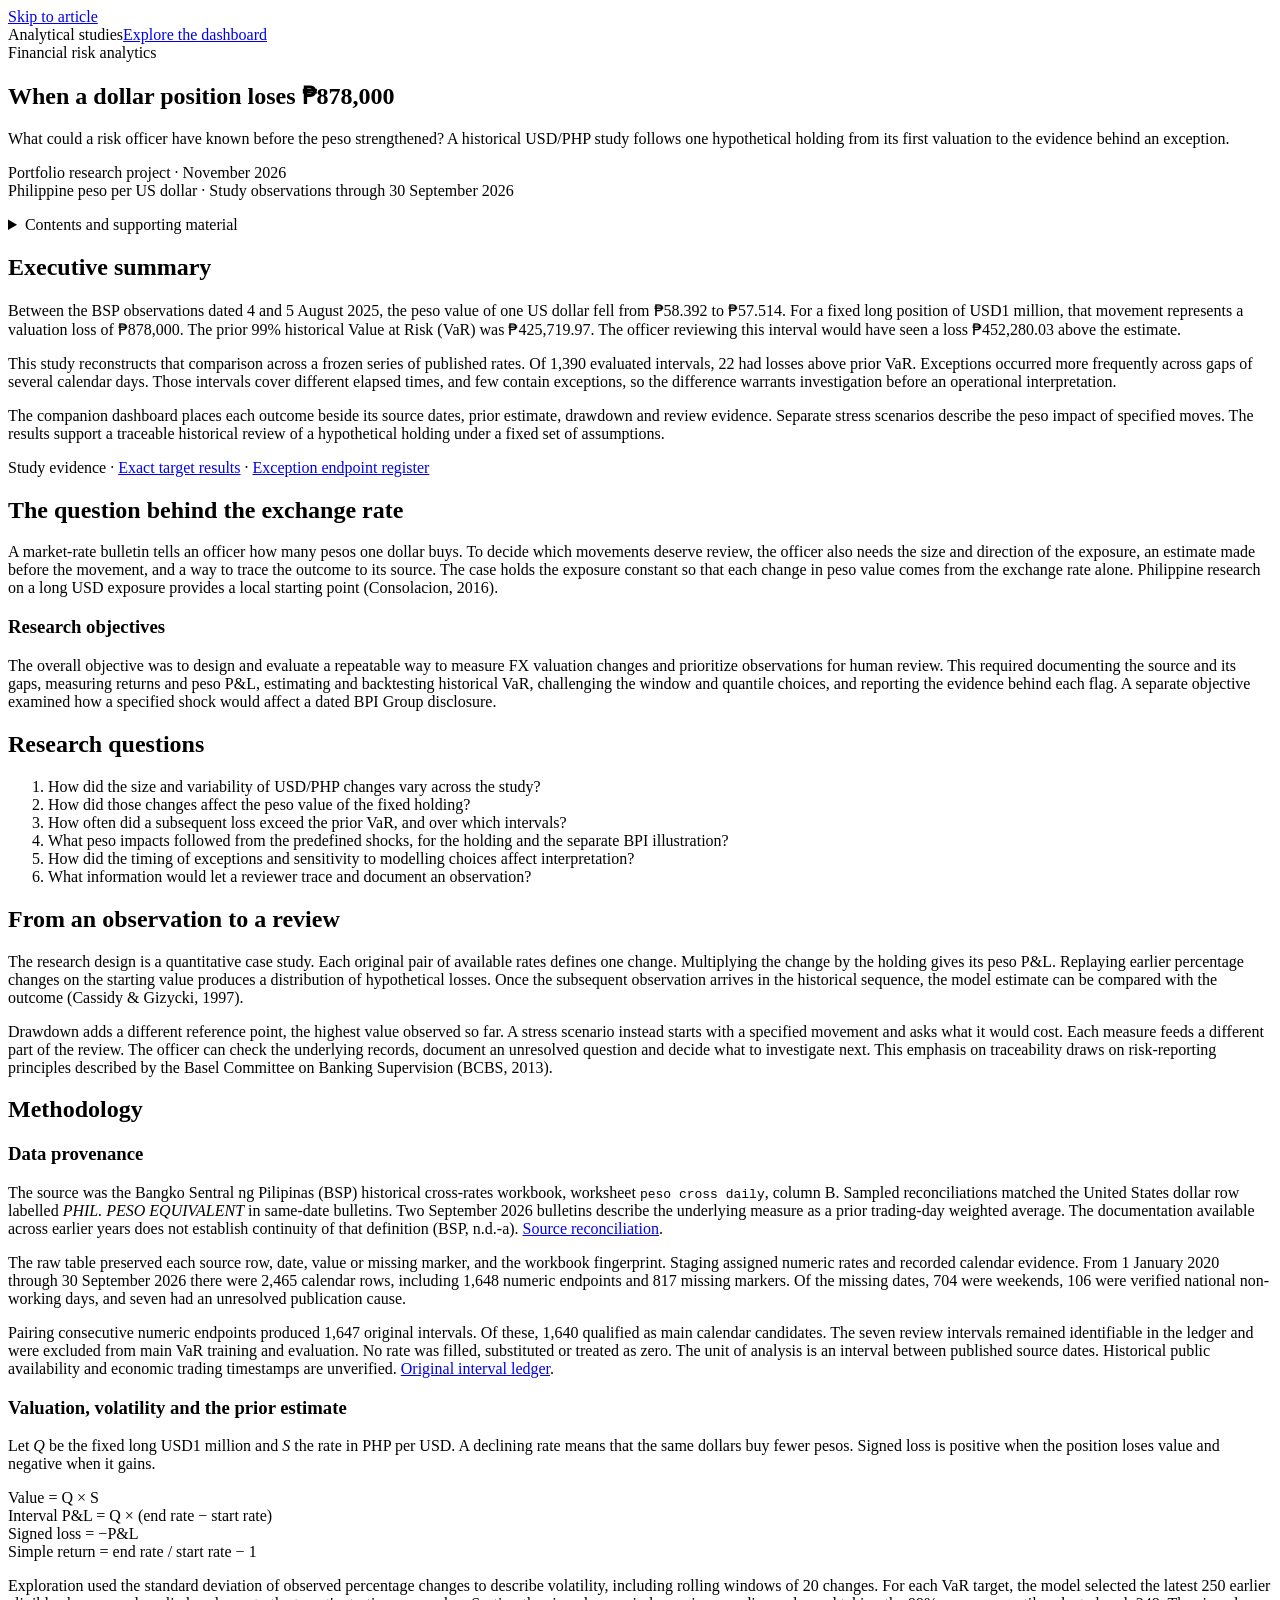
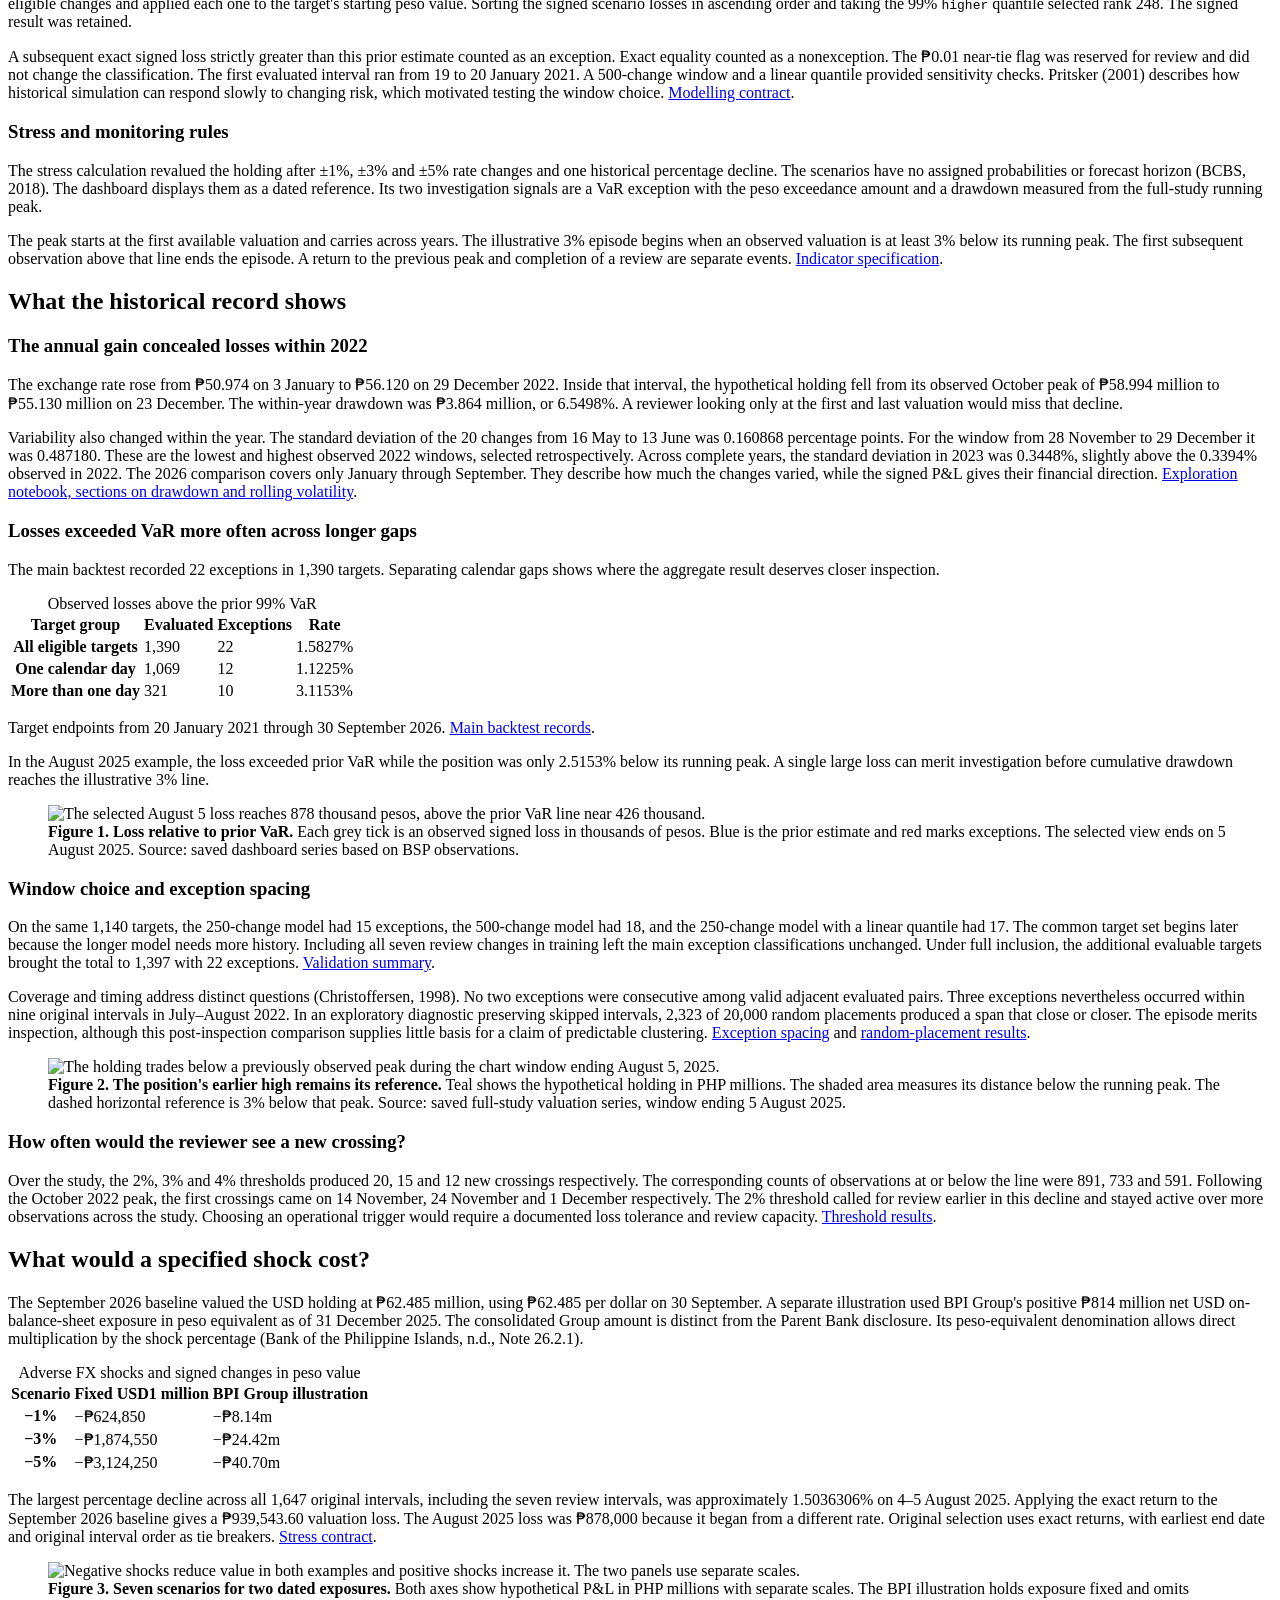
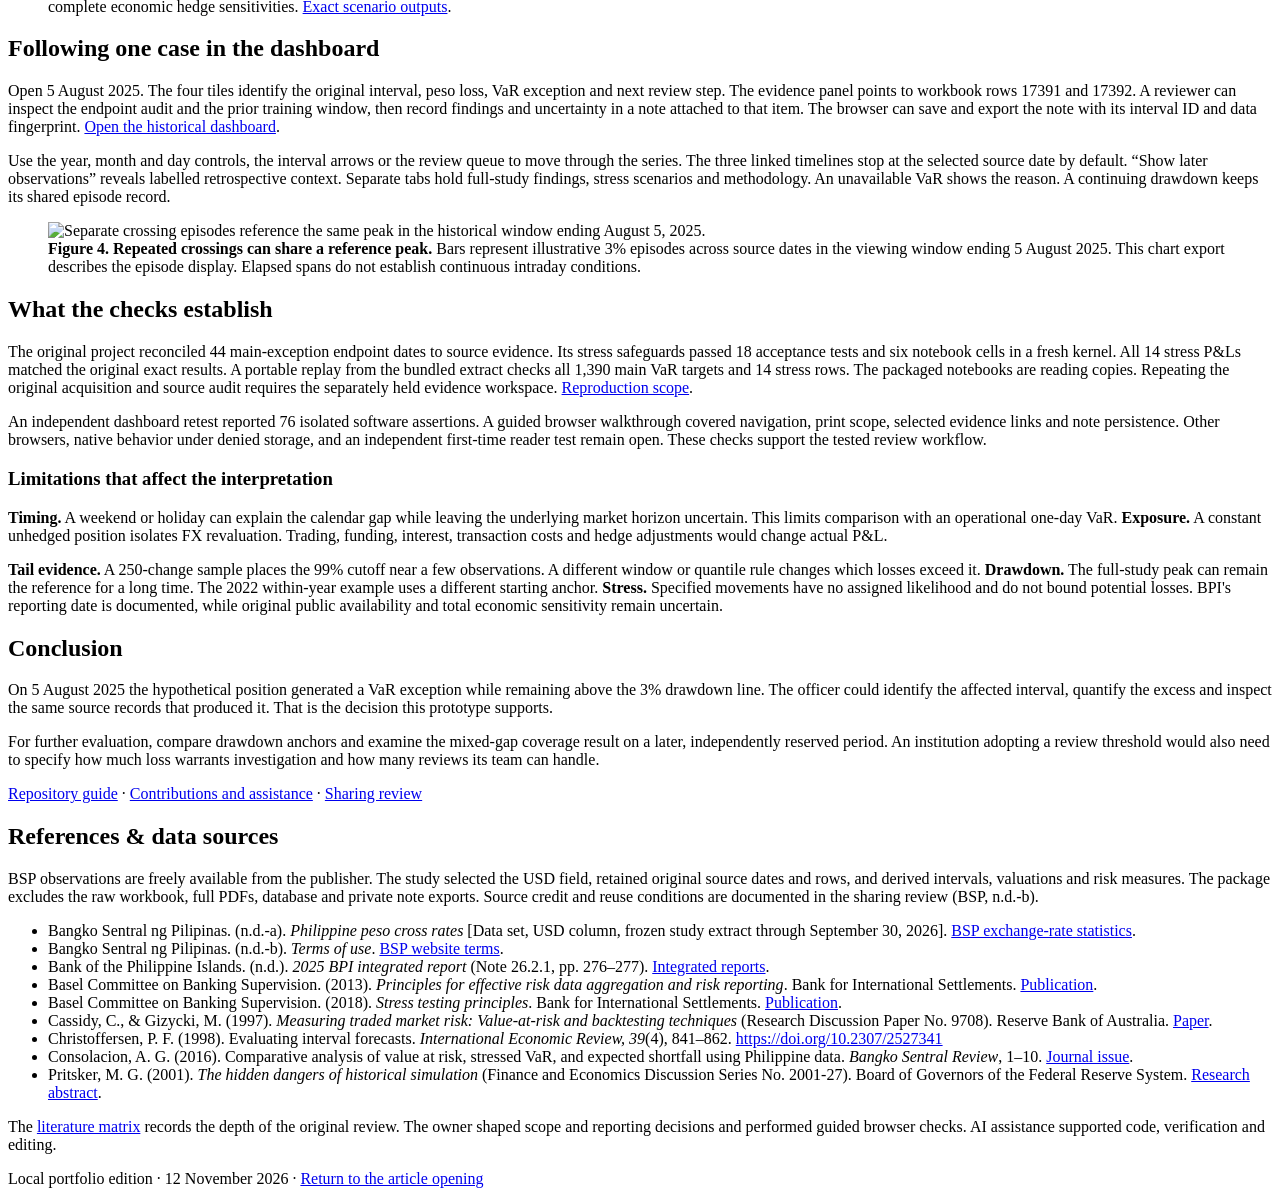
==== project-report.html @ 89897a95 "Add reviewed USD/PHP risk portfolio" ====
<!doctype html>
<html lang="en"><head>
<meta charset="utf-8"><meta name="viewport" content="width=device-width,initial-scale=1">
<meta name="description" content="Tracing a hypothetical peso loss from a published USD/PHP observation to a historical VaR exception and a documented review.">
<title>When a dollar position loses ₱878,000 | USD/PHP risk study</title>
<link rel="stylesheet" href="assets/editorial.css"></head>
<body><a class="skip" href="#overview">Skip to article</a>
<div class="mast"><span>Analytical studies</span><a href="reports/guided_historical_report_v1/index.html">Explore the dashboard</a></div>
<main><article>
<header id="overview">
<div class="category">Financial risk analytics</div>
<h1>When a dollar position loses ₱878,000</h1>
<p class="deck">What could a risk officer have known before the peso strengthened? A historical USD/PHP study follows one hypothetical holding from its first valuation to the evidence behind an exception.</p>
<p class="meta">Portfolio research project · November 2026<br>Philippine peso per US dollar · Study observations through 30 September 2026</p>
</header>
<details class="contents"><summary>Contents and supporting material</summary><nav aria-label="Article contents">
<a href="#summary">Summary</a><a href="#problem">Problem and objectives</a><a href="#questions">Questions</a><a href="#framework">Framework</a><a href="#method">Method</a><a href="#findings">Findings</a><a href="#stress">Stress scenarios</a><a href="#dashboard">Dashboard</a><a href="#validation">Limitations</a><a href="#handoff">Conclusions</a><a href="#sources">References</a><a href="README.md">Repository guide</a>
</nav></details>
<section id="summary"><h2>Executive summary</h2>
<p>Between the BSP observations dated 4 and 5 August 2025, the peso value of one US dollar fell from ₱58.392 to ₱57.514. For a fixed long position of USD1 million, that movement represents a valuation loss of ₱878,000. The prior 99% historical Value at Risk (VaR) was ₱425,719.97. The officer reviewing this interval would have seen a loss ₱452,280.03 above the estimate.</p>
<p>This study reconstructs that comparison across a frozen series of published rates. Of 1,390 evaluated intervals, 22 had losses above prior VaR. Exceptions occurred more frequently across gaps of several calendar days. Those intervals cover different elapsed times, and few contain exceptions, so the difference warrants investigation before an operational interpretation.</p>
<p>The companion dashboard places each outcome beside its source dates, prior estimate, drawdown and review evidence. Separate stress scenarios describe the peso impact of specified moves. The results support a traceable historical review of a hypothetical holding under a fixed set of assumptions.</p>
<p class="source">Study evidence · <a href="reports/var_validation_v1/results/main_250_higher_full.csv">Exact target results</a> · <a href="reports/source_audit_remaining_gap1_v1/all_main_exception_endpoint_register.csv">Exception endpoint register</a></p>
</section>
<section id="problem"><h2>The question behind the exchange rate</h2>
<p>A market-rate bulletin tells an officer how many pesos one dollar buys. To decide which movements deserve review, the officer also needs the size and direction of the exposure, an estimate made before the movement, and a way to trace the outcome to its source. The case holds the exposure constant so that each change in peso value comes from the exchange rate alone. Philippine research on a long USD exposure provides a local starting point (Consolacion, 2016).</p>
<h3>Research objectives</h3>
<p>The overall objective was to design and evaluate a repeatable way to measure FX valuation changes and prioritize observations for human review. This required documenting the source and its gaps, measuring returns and peso P&amp;L, estimating and backtesting historical VaR, challenging the window and quantile choices, and reporting the evidence behind each flag. A separate objective examined how a specified shock would affect a dated BPI Group disclosure.</p>
</section>
<section id="questions"><h2>Research questions</h2>
<ol><li>How did the size and variability of USD/PHP changes vary across the study?</li><li>How did those changes affect the peso value of the fixed holding?</li><li>How often did a subsequent loss exceed the prior VaR, and over which intervals?</li><li>What peso impacts followed from the predefined shocks, for the holding and the separate BPI illustration?</li><li>How did the timing of exceptions and sensitivity to modelling choices affect interpretation?</li><li>What information would let a reviewer trace and document an observation?</li></ol>
</section>
<section id="framework"><h2>From an observation to a review</h2>
<p>The research design is a quantitative case study. Each original pair of available rates defines one change. Multiplying the change by the holding gives its peso P&amp;L. Replaying earlier percentage changes on the starting value produces a distribution of hypothetical losses. Once the subsequent observation arrives in the historical sequence, the model estimate can be compared with the outcome (Cassidy &amp; Gizycki, 1997).</p>
<p>Drawdown adds a different reference point, the highest value observed so far. A stress scenario instead starts with a specified movement and asks what it would cost. Each measure feeds a different part of the review. The officer can check the underlying records, document an unresolved question and decide what to investigate next. This emphasis on traceability draws on risk-reporting principles described by the Basel Committee on Banking Supervision (BCBS, 2013).</p></section>
<section id="method"><h2>Methodology</h2>
<h3 id="data">Data provenance</h3>
<p>The source was the Bangko Sentral ng Pilipinas (BSP) historical cross-rates workbook, worksheet <code>peso cross daily</code>, column B. Sampled reconciliations matched the United States dollar row labelled <i>PHIL. PESO EQUIVALENT</i> in same-date bulletins. Two September 2026 bulletins describe the underlying measure as a prior trading-day weighted average. The documentation available across earlier years does not establish continuity of that definition (BSP, n.d.-a). <a href="SOURCE_VERIFICATION.md">Source reconciliation</a>.</p>
<p>The raw table preserved each source row, date, value or missing marker, and the workbook fingerprint. Staging assigned numeric rates and recorded calendar evidence. From 1 January 2020 through 30 September 2026 there were 2,465 calendar rows, including 1,648 numeric endpoints and 817 missing markers. Of the missing dates, 704 were weekends, 106 were verified national non-working days, and seven had an unresolved publication cause.</p>
<p>Pairing consecutive numeric endpoints produced 1,647 original intervals. Of these, 1,640 qualified as main calendar candidates. The seven review intervals remained identifiable in the ledger and were excluded from main VaR training and evaluation. No rate was filled, substituted or treated as zero. The unit of analysis is an interval between published source dates. Historical public availability and economic trading timestamps are unverified. <a href="data/processed/bsp_usd_php_interval_ledger_v1.csv">Original interval ledger</a>.</p>
<h3>Valuation, volatility and the prior estimate</h3>
<p>Let <i>Q</i> be the fixed long USD1 million and <i>S</i> the rate in PHP per USD. A declining rate means that the same dollars buy fewer pesos. Signed loss is positive when the position loses value and negative when it gains.</p>
<div class="formula">Value = Q × S<br>Interval P&amp;L = Q × (end rate − start rate)<br>Signed loss = −P&amp;L<br>Simple return = end rate / start rate − 1</div>
<p>Exploration used the standard deviation of observed percentage changes to describe volatility, including rolling windows of 20 changes. For each VaR target, the model selected the latest 250 earlier eligible changes and applied each one to the target's starting peso value. Sorting the signed scenario losses in ascending order and taking the 99% <code>higher</code> quantile selected rank 248. The signed result was retained.</p>
<p>A subsequent exact signed loss strictly greater than this prior estimate counted as an exception. Exact equality counted as a nonexception. The ₱0.01 near-tie flag was reserved for review and did not change the classification. The first evaluated interval ran from 19 to 20 January 2021. A 500-change window and a linear quantile provided sensitivity checks. Pritsker (2001) describes how historical simulation can respond slowly to changing risk, which motivated testing the window choice. <a href="MODELLING_CONTRACT.md">Modelling contract</a>.</p>
<h3>Stress and monitoring rules</h3>
<p>The stress calculation revalued the holding after ±1%, ±3% and ±5% rate changes and one historical percentage decline. The scenarios have no assigned probabilities or forecast horizon (BCBS, 2018). The dashboard displays them as a dated reference. Its two investigation signals are a VaR exception with the peso exceedance amount and a drawdown measured from the full-study running peak.</p>
<p>The peak starts at the first available valuation and carries across years. The illustrative 3% episode begins when an observed valuation is at least 3% below its running peak. The first subsequent observation above that line ends the episode. A return to the previous peak and completion of a review are separate events. <a href="INDICATOR_ACTION_SPECIFICATION.md">Indicator specification</a>.</p>
</section>
<section id="findings"><h2>What the historical record shows</h2>
<h3>The annual gain concealed losses within 2022</h3>
<p>The exchange rate rose from ₱50.974 on 3 January to ₱56.120 on 29 December 2022. Inside that interval, the hypothetical holding fell from its observed October peak of ₱58.994 million to ₱55.130 million on 23 December. The within-year drawdown was ₱3.864 million, or 6.5498%. A reviewer looking only at the first and last valuation would miss that decline.</p>
<p>Variability also changed within the year. The standard deviation of the 20 changes from 16 May to 13 June was 0.160868 percentage points. For the window from 28 November to 29 December it was 0.487180. These are the lowest and highest observed 2022 windows, selected retrospectively. Across complete years, the standard deviation in 2023 was 0.3448%, slightly above the 0.3394% observed in 2022. The 2026 comparison covers only January through September. They describe how much the changes varied, while the signed P&amp;L gives their financial direction. <a href="research_source/notebooks/01_fx_exploration.ipynb">Exploration notebook, sections on drawdown and rolling volatility</a>.</p>
<h3>Losses exceeded VaR more often across longer gaps</h3>
<p>The main backtest recorded 22 exceptions in 1,390 targets. Separating calendar gaps shows where the aggregate result deserves closer inspection.</p>
<div class="wide table-wrap" tabindex="0" aria-label="Coverage table"><table><caption>Observed losses above the prior 99% VaR</caption><thead><tr><th scope="col">Target group</th><th scope="col" class="num">Evaluated</th><th scope="col" class="num">Exceptions</th><th scope="col" class="num">Rate</th></tr></thead><tbody><tr><th scope="row">All eligible targets</th><td class="num">1,390</td><td class="num">22</td><td class="num">1.5827%</td></tr><tr><th scope="row">One calendar day</th><td class="num">1,069</td><td class="num">12</td><td class="num">1.1225%</td></tr><tr><th scope="row">More than one day</th><td class="num">321</td><td class="num">10</td><td class="num">3.1153%</td></tr></tbody></table></div>
<p class="source">Target endpoints from 20 January 2021 through 30 September 2026. <a href="reports/var_validation_v1/results/main_250_higher_full.csv">Main backtest records</a>.</p>
<p>In the August 2025 example, the loss exceeded prior VaR while the position was only 2.5153% below its running peak. A single large loss can merit investigation before cumulative drawdown reaches the illustrative 3% line.</p>
<figure><img src="assets/loss-timeline.png" alt="The selected August 5 loss reaches 878 thousand pesos, above the prior VaR line near 426 thousand."><figcaption><strong>Figure 1. Loss relative to prior VaR.</strong> Each grey tick is an observed signed loss in thousands of pesos. Blue is the prior estimate and red marks exceptions. The selected view ends on 5 August 2025. Source: saved dashboard series based on BSP observations.</figcaption></figure>
<h3>Window choice and exception spacing</h3>
<p>On the same 1,140 targets, the 250-change model had 15 exceptions, the 500-change model had 18, and the 250-change model with a linear quantile had 17. The common target set begins later because the longer model needs more history. Including all seven review changes in training left the main exception classifications unchanged. Under full inclusion, the additional evaluable targets brought the total to 1,397 with 22 exceptions. <a href="reports/var_validation_v1/VALIDATION_SUMMARY.md">Validation summary</a>.</p>
<p>Coverage and timing address distinct questions (Christoffersen, 1998). No two exceptions were consecutive among valid adjacent evaluated pairs. Three exceptions nevertheless occurred within nine original intervals in July–August 2022. In an exploratory diagnostic preserving skipped intervals, 2,323 of 20,000 random placements produced a span that close or closer. The episode merits inspection, although this post-inspection comparison supplies little basis for a claim of predictable clustering. <a href="reports/var_validation_v1/diagnostics/exception_spacing.csv">Exception spacing</a> and <a href="reports/var_validation_v1/diagnostics/diagnostic_summary.csv">random-placement results</a>.</p>
<figure><img src="assets/value-timeline.png" loading="lazy" alt="The holding trades below a previously observed peak during the chart window ending August 5, 2025."><figcaption><strong>Figure 2. The position's earlier high remains its reference.</strong> Teal shows the hypothetical holding in PHP millions. The shaded area measures its distance below the running peak. The dashed horizontal reference is 3% below that peak. Source: saved full-study valuation series, window ending 5 August 2025.</figcaption></figure>
<h3>How often would the reviewer see a new crossing?</h3>
<p>Over the study, the 2%, 3% and 4% thresholds produced 20, 15 and 12 new crossings respectively. The corresponding counts of observations at or below the line were 891, 733 and 591. Following the October 2022 peak, the first crossings came on 14 November, 24 November and 1 December respectively. The 2% threshold called for review earlier in this decline and stayed active over more observations across the study. Choosing an operational trigger would require a documented loss tolerance and review capacity. <a href="reports/drawdown_threshold_assessment_v1/threshold_summary.csv">Threshold results</a>.</p></section>
<section id="stress"><h2>What would a specified shock cost?</h2>
<p>The September 2026 baseline valued the USD holding at ₱62.485 million, using ₱62.485 per dollar on 30 September. A separate illustration used BPI Group's positive ₱814 million net USD on-balance-sheet exposure in peso equivalent as of 31 December 2025. The consolidated Group amount is distinct from the Parent Bank disclosure. Its peso-equivalent denomination allows direct multiplication by the shock percentage (Bank of the Philippine Islands, n.d., Note 26.2.1).</p>
<div class="wide table-wrap" tabindex="0" aria-label="Stress results table"><table><caption>Adverse FX shocks and signed changes in peso value</caption><thead><tr><th>Scenario</th><th class="num">Fixed USD1 million</th><th class="num">BPI Group illustration</th></tr></thead><tbody><tr><th>−1%</th><td class="num">−₱624,850</td><td class="num">−₱8.14m</td></tr><tr><th>−3%</th><td class="num">−₱1,874,550</td><td class="num">−₱24.42m</td></tr><tr><th>−5%</th><td class="num">−₱3,124,250</td><td class="num">−₱40.70m</td></tr></tbody></table></div>
<p>The largest percentage decline across all 1,647 original intervals, including the seven review intervals, was approximately 1.5036306% on 4–5 August 2025. Applying the exact return to the September 2026 baseline gives a ₱939,543.60 valuation loss. The August 2025 loss was ₱878,000 because it began from a different rate. Original selection uses exact returns, with earliest end date and original interval order as tie breakers. <a href="STRESS_TESTING_CONTRACT.md">Stress contract</a>.</p>
<figure><img src="reports/guided_historical_report_v1/stress_comparison.png" loading="lazy" alt="Negative shocks reduce value in both examples and positive shocks increase it. The two panels use separate scales."><figcaption><strong>Figure 3. Seven scenarios for two dated exposures.</strong> Both axes show hypothetical P&amp;L in PHP millions with separate scales. The BPI illustration holds exposure fixed and omits complete economic hedge sensitivities. <a href="reports/stress_testing_v1/scenario_results.csv">Exact scenario outputs</a>.</figcaption></figure></section>
<section id="dashboard"><h2>Following one case in the dashboard</h2>
<p>Open 5 August 2025. The four tiles identify the original interval, peso loss, VaR exception and next review step. The evidence panel points to workbook rows 17391 and 17392. A reviewer can inspect the endpoint audit and the prior training window, then record findings and uncertainty in a note attached to that item. The browser can save and export the note with its interval ID and data fingerprint. <a href="reports/guided_historical_report_v1/index.html">Open the historical dashboard</a>.</p>
<p>Use the year, month and day controls, the interval arrows or the review queue to move through the series. The three linked timelines stop at the selected source date by default. “Show later observations” reveals labelled retrospective context. Separate tabs hold full-study findings, stress scenarios and methodology. An unavailable VaR shows the reason. A continuing drawdown keeps its shared episode record.</p>
<figure><img src="assets/episode-timeline.png" loading="lazy" alt="Separate crossing episodes reference the same peak in the historical window ending August 5, 2025."><figcaption><strong>Figure 4. Repeated crossings can share a reference peak.</strong> Bars represent illustrative 3% episodes across source dates in the viewing window ending 5 August 2025. This chart export describes the episode display. Elapsed spans do not establish continuous intraday conditions.</figcaption></figure></section>
<section id="validation"><h2>What the checks establish</h2>
<p>The original project reconciled 44 main-exception endpoint dates to source evidence. Its stress safeguards passed 18 acceptance tests and six notebook cells in a fresh kernel. All 14 stress P&amp;Ls matched the original exact results. A portable replay from the bundled extract checks all 1,390 main VaR targets and 14 stress rows. The packaged notebooks are reading copies. Repeating the original acquisition and source audit requires the separately held evidence workspace. <a href="docs/REPRODUCIBILITY.md">Reproduction scope</a>.</p>
<p>An independent dashboard retest reported 76 isolated software assertions. A guided browser walkthrough covered navigation, print scope, selected evidence links and note persistence. Other browsers, native behavior under denied storage, and an independent first-time reader test remain open. These checks support the tested review workflow.</p>
<h3>Limitations that affect the interpretation</h3>
<p><strong>Timing.</strong> A weekend or holiday can explain the calendar gap while leaving the underlying market horizon uncertain. This limits comparison with an operational one-day VaR. <strong>Exposure.</strong> A constant unhedged position isolates FX revaluation. Trading, funding, interest, transaction costs and hedge adjustments would change actual P&amp;L.</p>
<p><strong>Tail evidence.</strong> A 250-change sample places the 99% cutoff near a few observations. A different window or quantile rule changes which losses exceed it. <strong>Drawdown.</strong> The full-study peak can remain the reference for a long time. The 2022 within-year example uses a different starting anchor. <strong>Stress.</strong> Specified movements have no assigned likelihood and do not bound potential losses. BPI's reporting date is documented, while original public availability and total economic sensitivity remain uncertain.</p></section>
<section id="handoff"><h2>Conclusion</h2>
<p>On 5 August 2025 the hypothetical position generated a VaR exception while remaining above the 3% drawdown line. The officer could identify the affected interval, quantify the excess and inspect the same source records that produced it. That is the decision this prototype supports.</p>
<p>For further evaluation, compare drawdown anchors and examine the mixed-gap coverage result on a later, independently reserved period. An institution adopting a review threshold would also need to specify how much loss warrants investigation and how many reviews its team can handle.</p>
<p class="source"><a href="README.md">Repository guide</a> · <a href="docs/CONTRIBUTIONS.md">Contributions and assistance</a> · <a href="docs/DATA_AND_SHARING.md">Sharing review</a></p></section>
<section id="sources"><h2>References &amp; data sources</h2>
<p class="source">BSP observations are freely available from the publisher. The study selected the USD field, retained original source dates and rows, and derived intervals, valuations and risk measures. The package excludes the raw workbook, full PDFs, database and private note exports. Source credit and reuse conditions are documented in the sharing review (BSP, n.d.-b).</p>
<ul class="references">
<li>Bangko Sentral ng Pilipinas. (n.d.-a). <i>Philippine peso cross rates</i> [Data set, USD column, frozen study extract through September 30, 2026]. <a href="https://www.bsp.gov.ph/SitePages/Statistics/exchangerate.aspx">BSP exchange-rate statistics</a>.</li>
<li>Bangko Sentral ng Pilipinas. (n.d.-b). <i>Terms of use</i>. <a href="https://www.bsp.gov.ph/Pages/AboutTheBank/Terms-of-Use.aspx">BSP website terms</a>.</li>
<li>Bank of the Philippine Islands. (n.d.). <i>2025 BPI integrated report</i> (Note 26.2.1, pp. 276–277). <a href="https://www.bpi.com.ph/about-bpi/investor-relations/integrated-reports">Integrated reports</a>.</li>
<li>Basel Committee on Banking Supervision. (2013). <i>Principles for effective risk data aggregation and risk reporting</i>. Bank for International Settlements. <a href="https://www.bis.org/publications/201301-guidelines-principles-effective-risk-data-aggregation-and-risk-reporting">Publication</a>.</li>
<li>Basel Committee on Banking Supervision. (2018). <i>Stress testing principles</i>. Bank for International Settlements. <a href="https://www.bis.org/publications/201810-guidelines-stress-testing-principles">Publication</a>.</li>
<li>Cassidy, C., &amp; Gizycki, M. (1997). <i>Measuring traded market risk: Value-at-risk and backtesting techniques</i> (Research Discussion Paper No. 9708). Reserve Bank of Australia. <a href="https://www.rba.gov.au/publications/rdp/1997/9708/">Paper</a>.</li>
<li>Christoffersen, P. F. (1998). Evaluating interval forecasts. <i>International Economic Review, 39</i>(4), 841–862. <a href="https://doi.org/10.2307/2527341">https://doi.org/10.2307/2527341</a></li>
<li>Consolacion, A. G. (2016). Comparative analysis of value at risk, stressed VaR, and expected shortfall using Philippine data. <i>Bangko Sentral Review</i>, 1–10. <a href="https://www.bsp.gov.ph/Media_And_Research/Publications/BS2016.pdf#page=5">Journal issue</a>.</li>
<li>Pritsker, M. G. (2001). <i>The hidden dangers of historical simulation</i> (Finance and Economics Discussion Series No. 2001-27). Board of Governors of the Federal Reserve System. <a href="https://www.federalreserve.gov/pubs/feds/2001/200127/200127abs.html">Research abstract</a>.</li>
</ul><p class="source">The <a href="RRL_MATRIX.md">literature matrix</a> records the depth of the original review. The owner shaped scope and reporting decisions and performed guided browser checks. AI assistance supported code, verification and editing.</p></section>
<footer>Local portfolio edition · 12 November 2026 · <a href="#overview">Return to the article opening</a></footer>
</article></main></body></html>
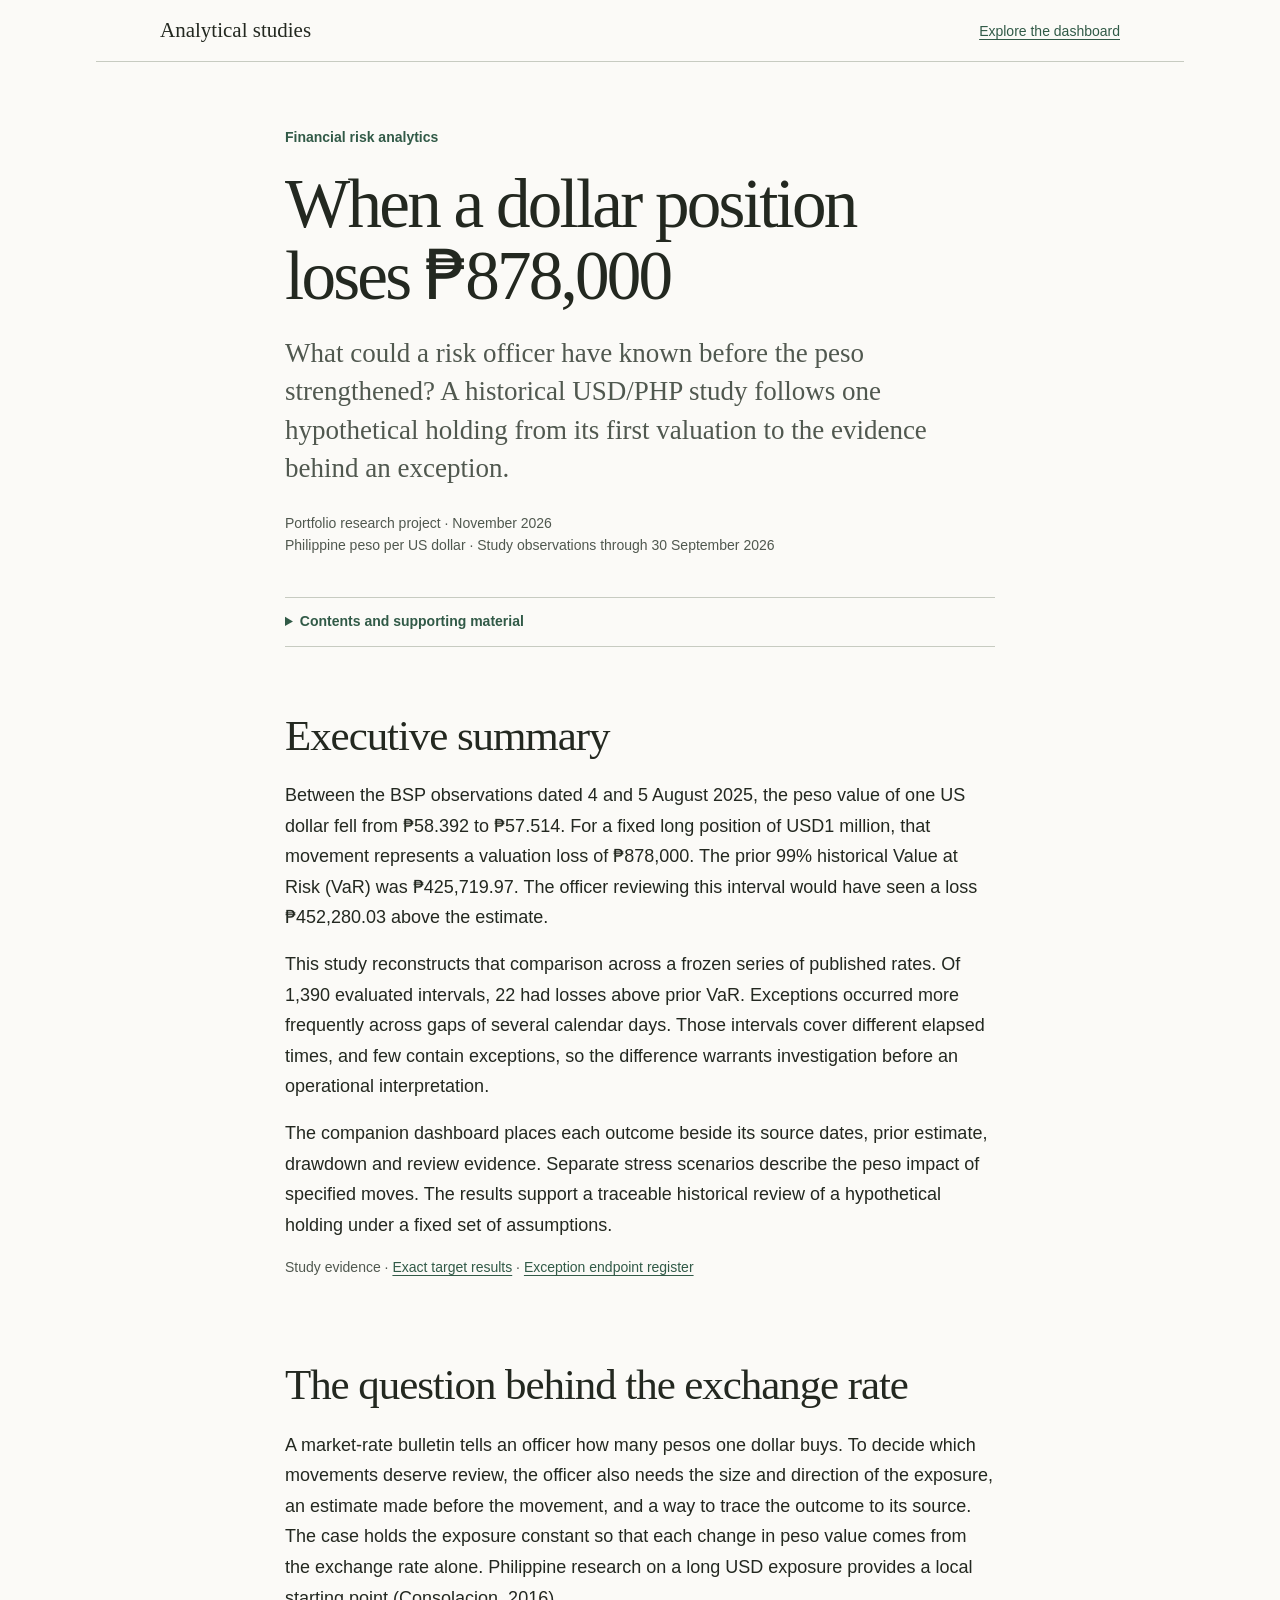
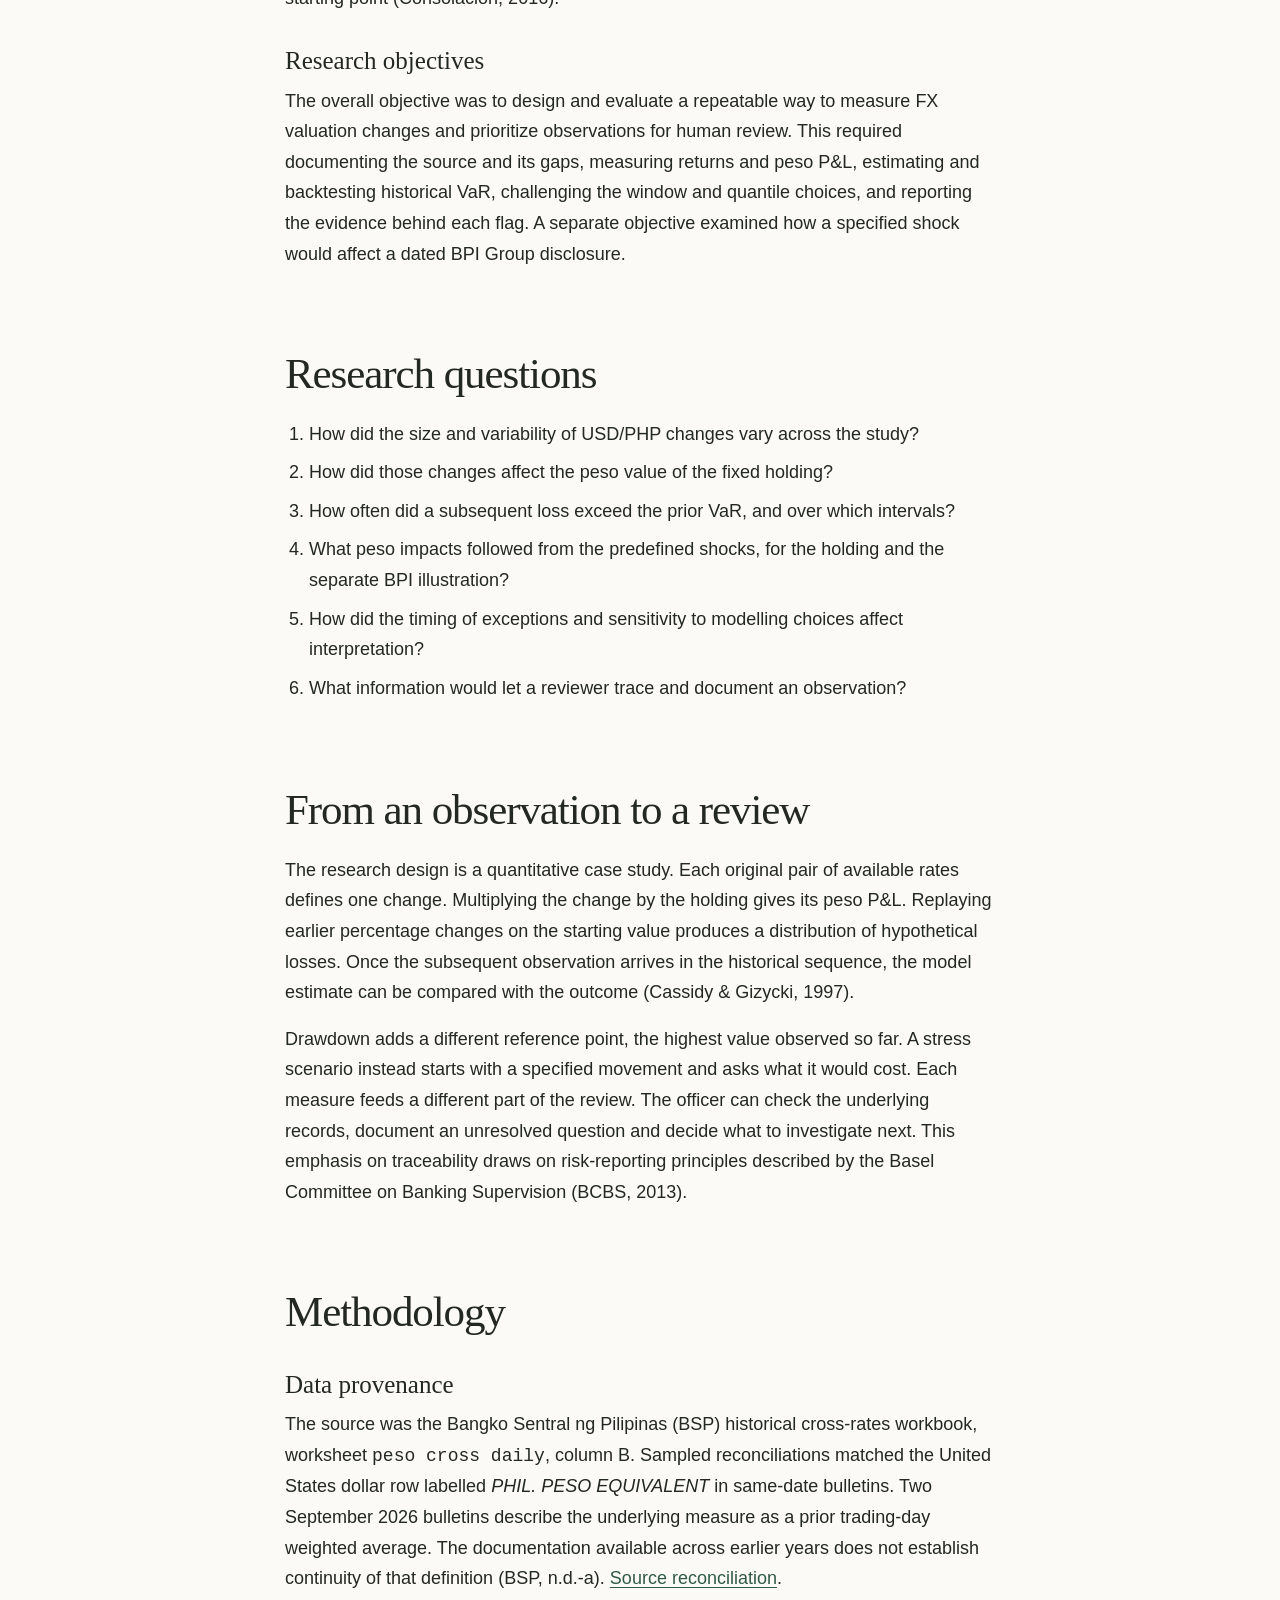
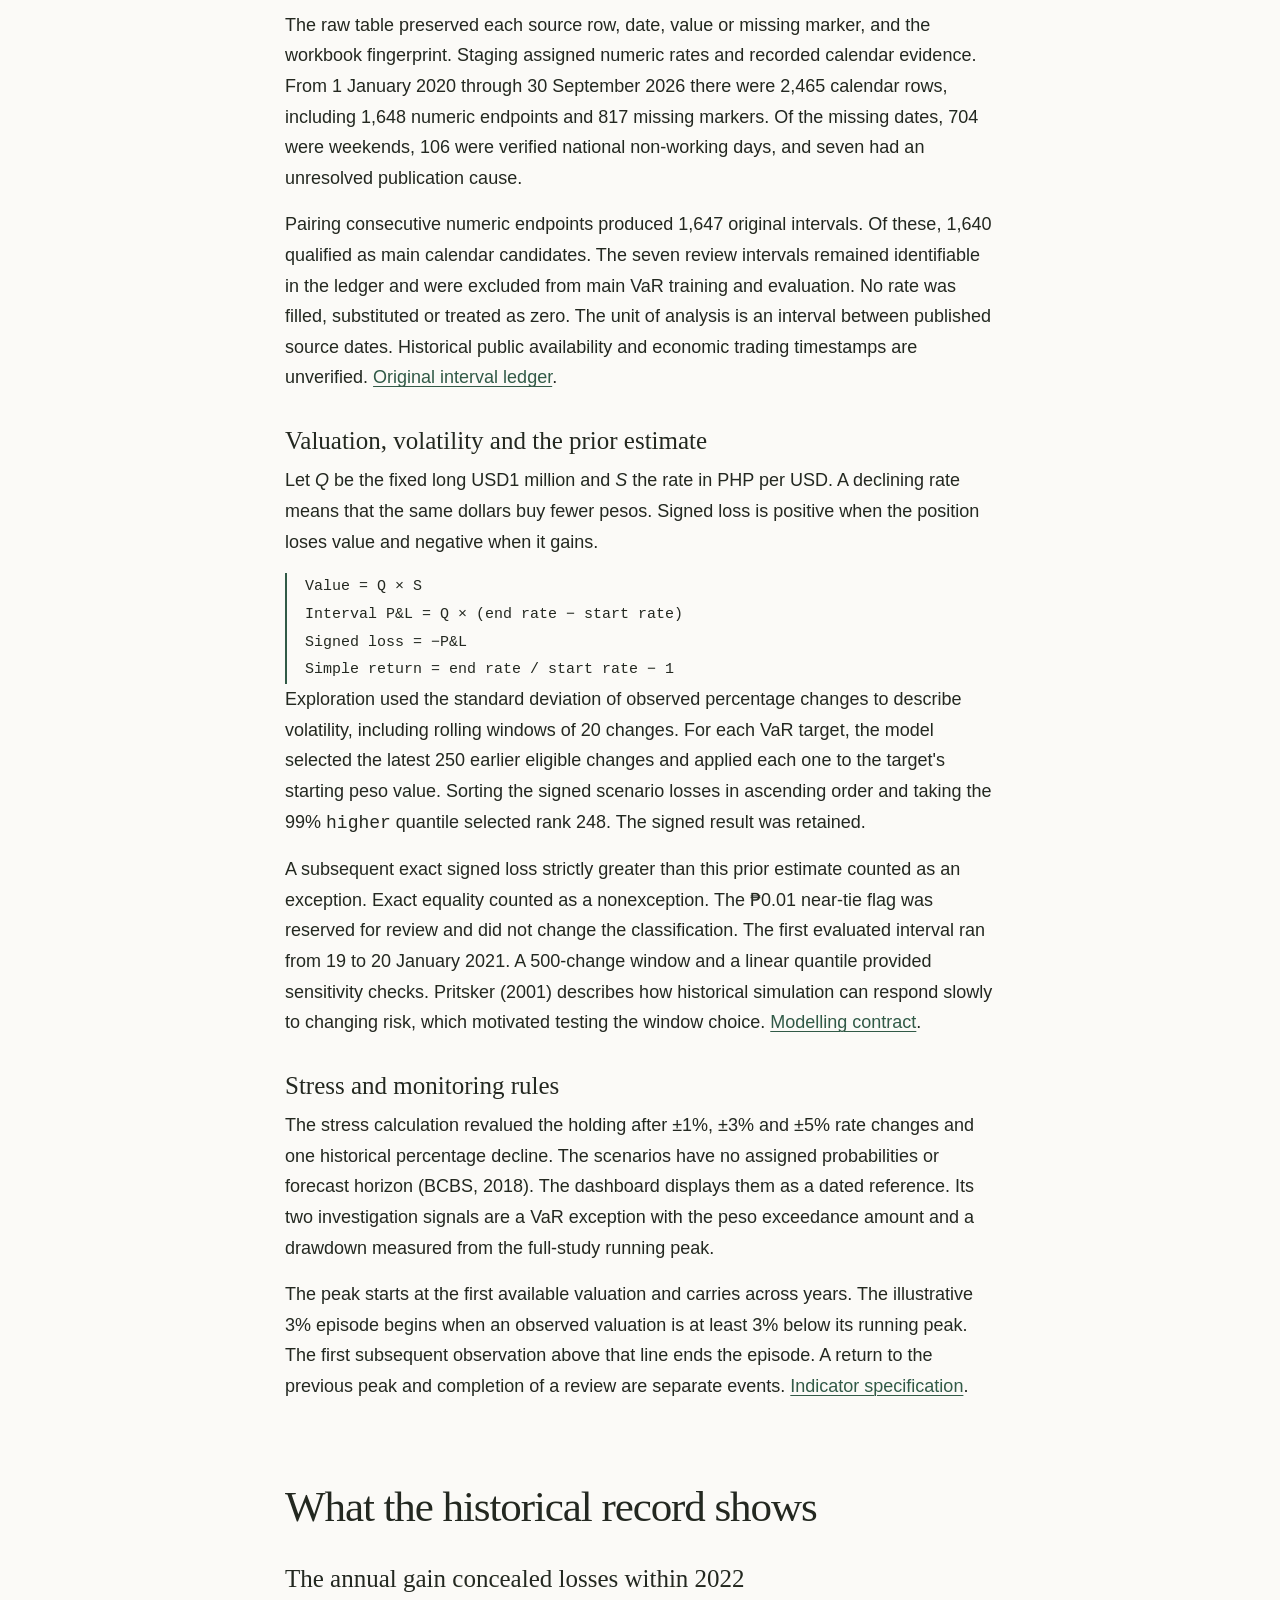
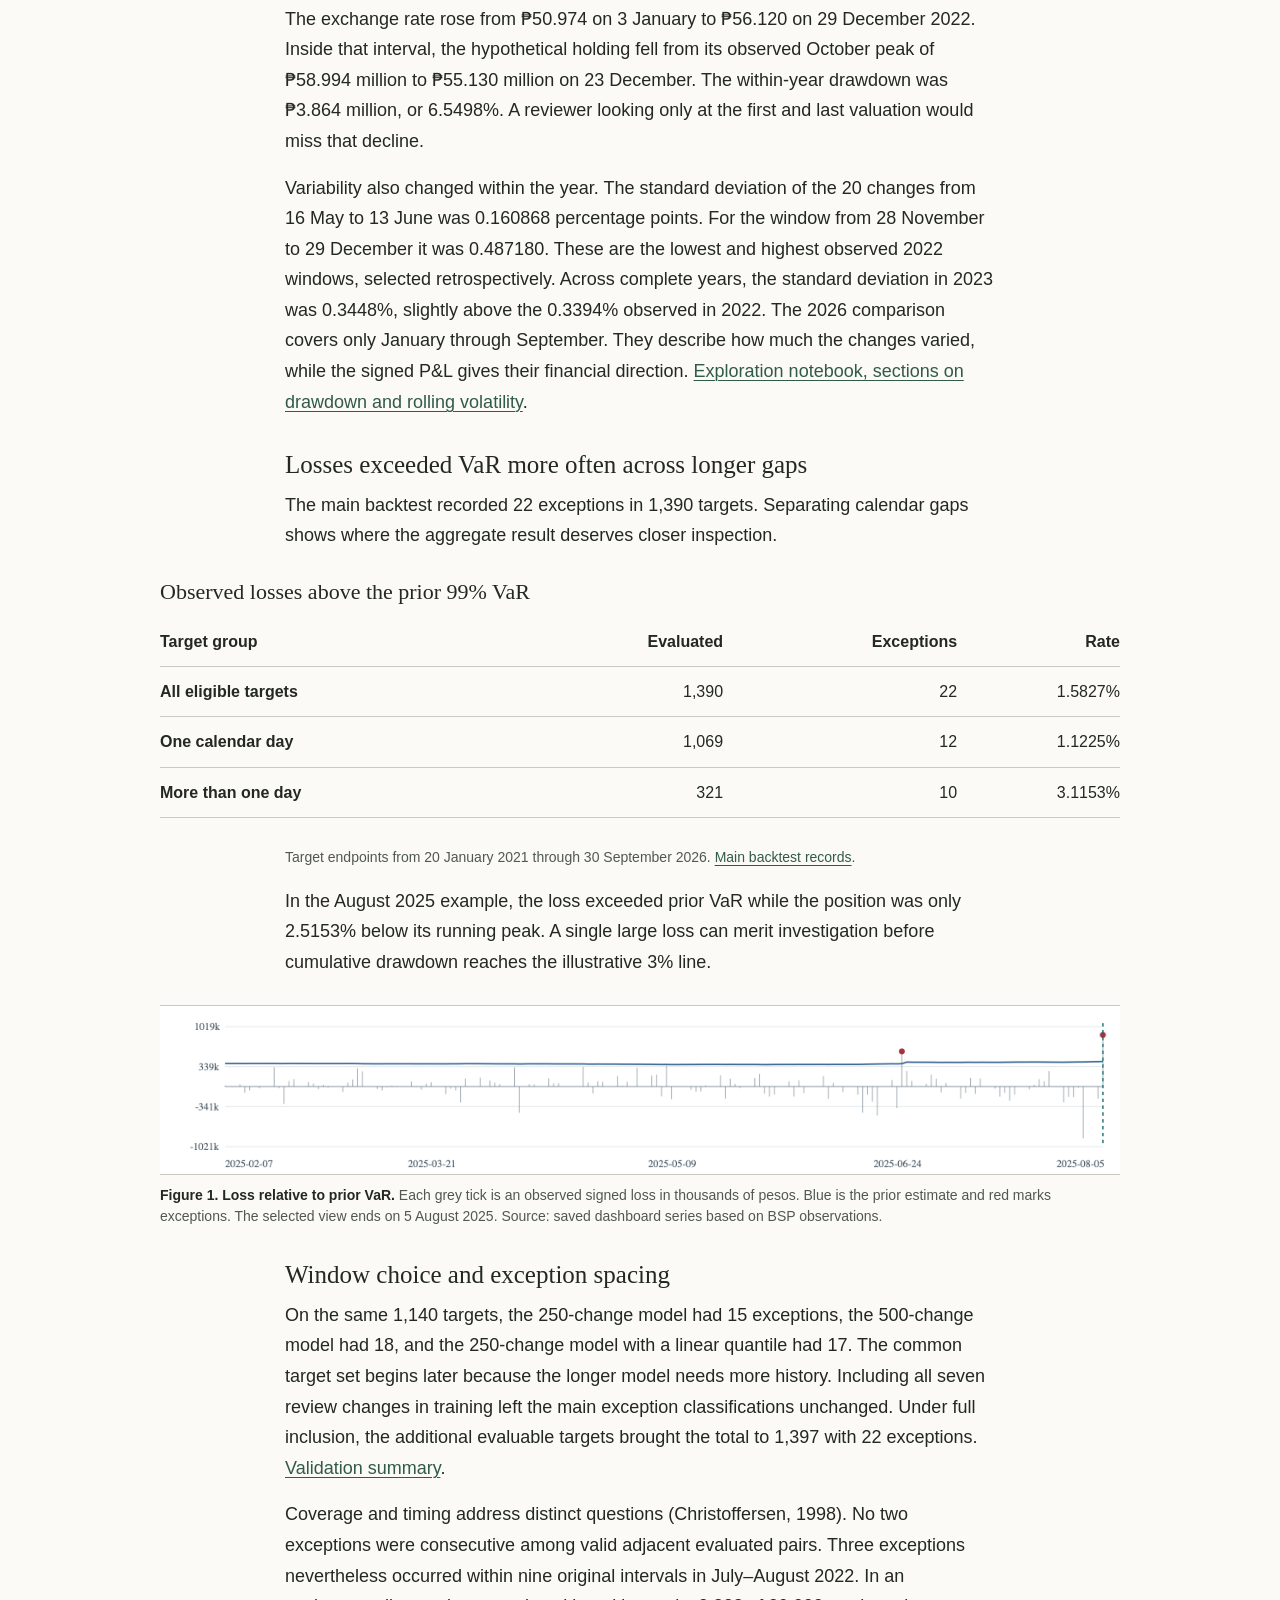
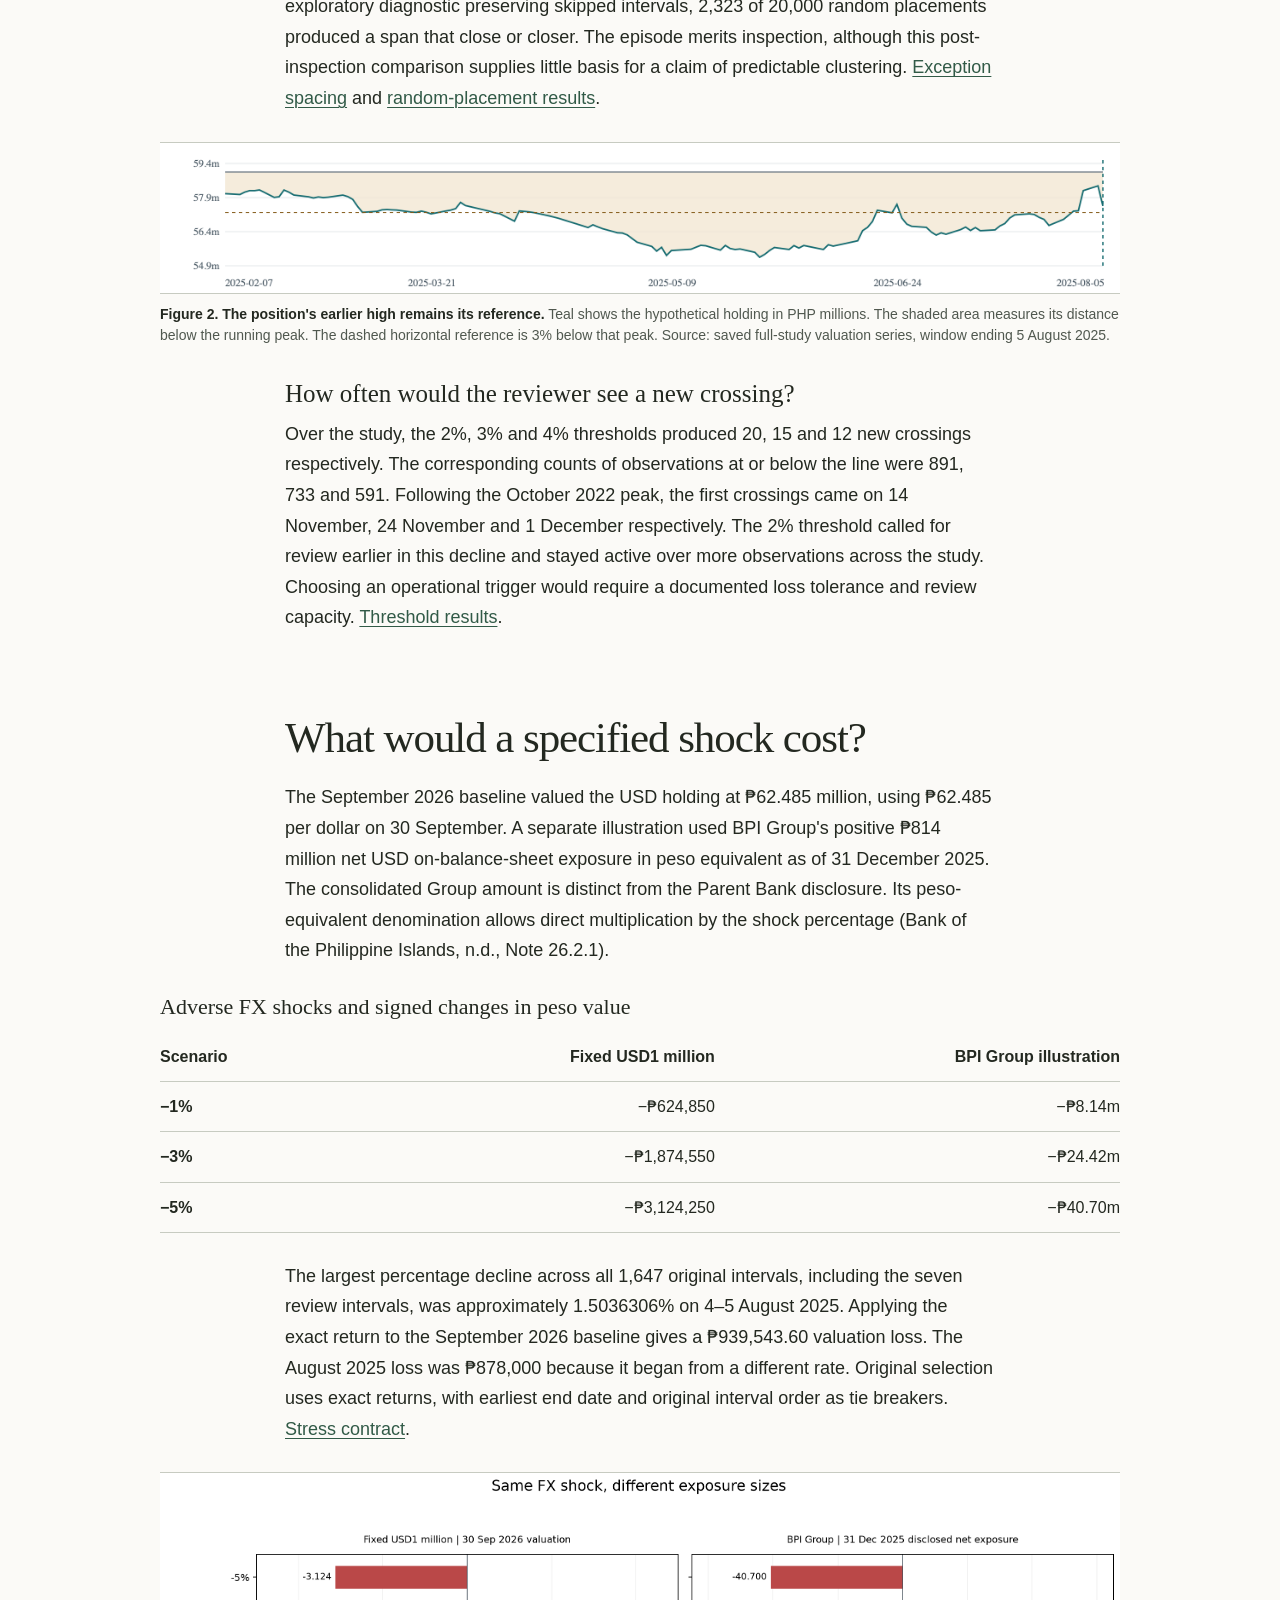
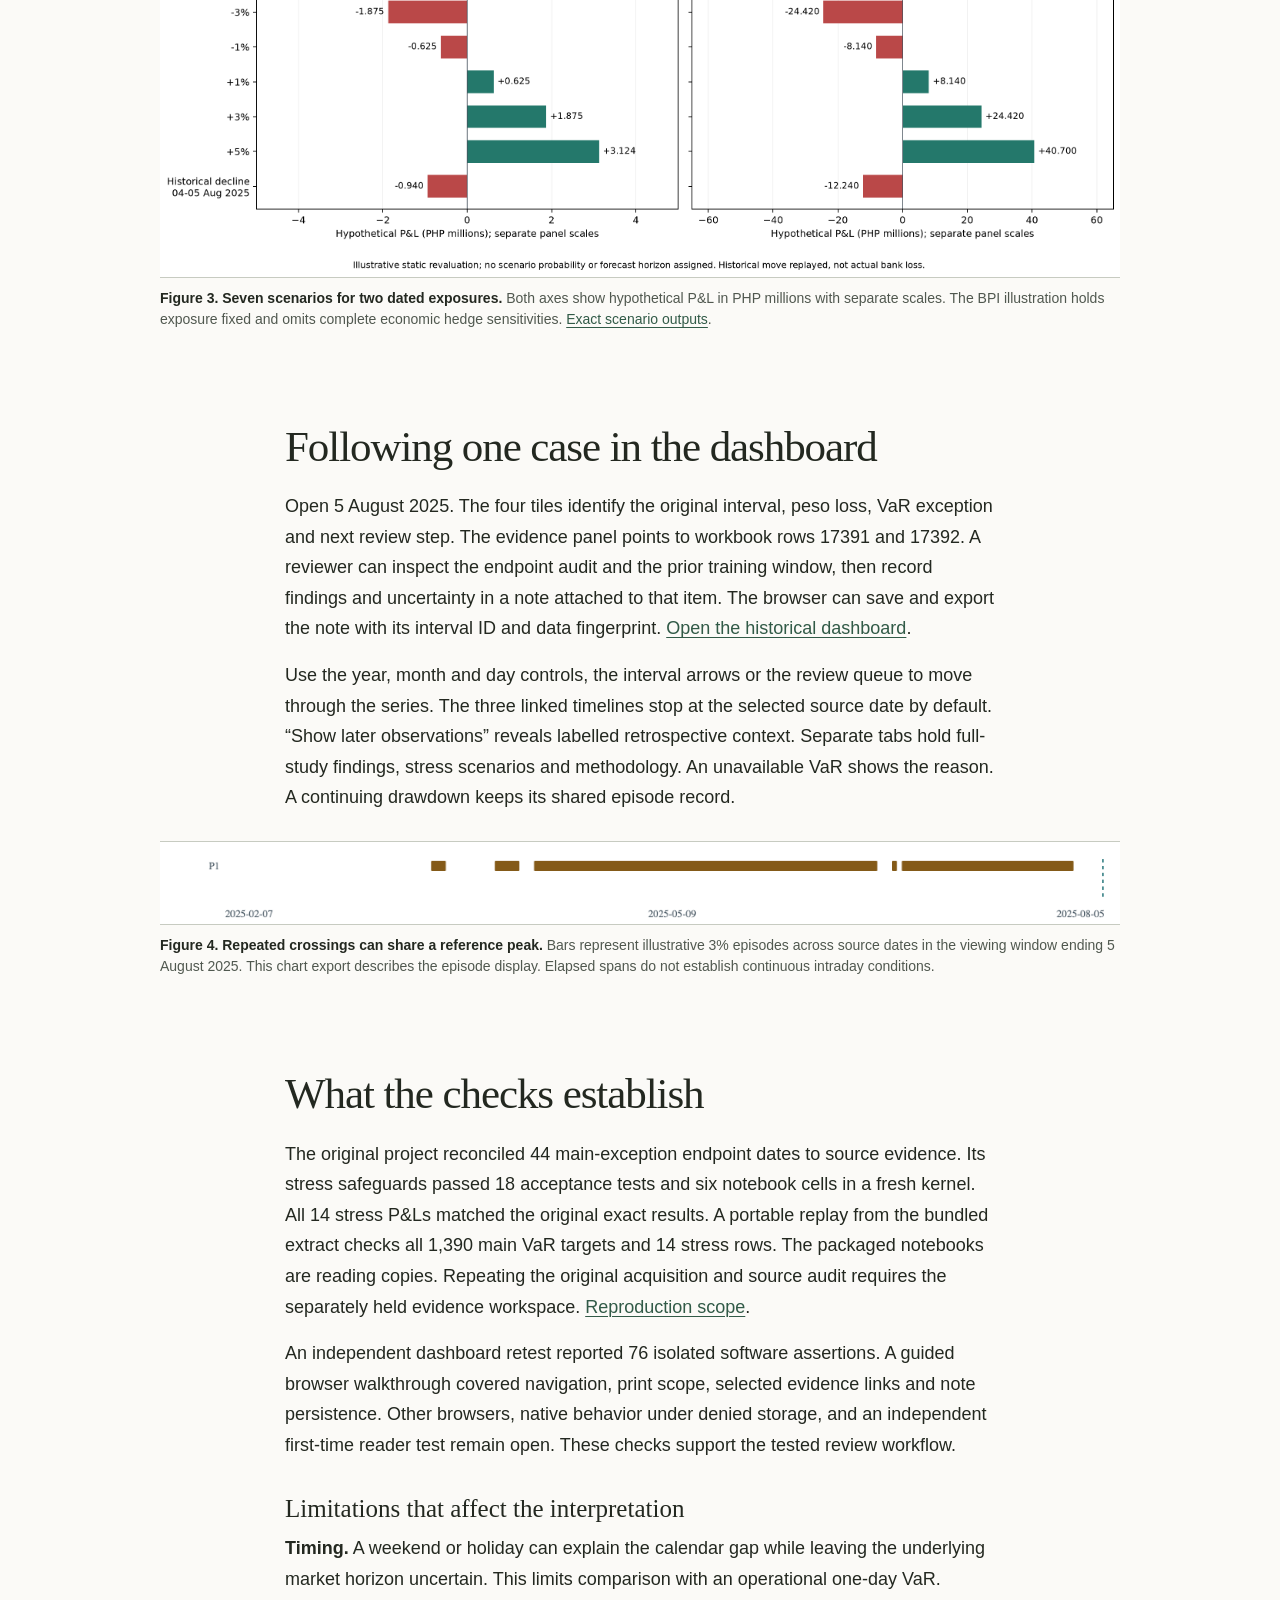
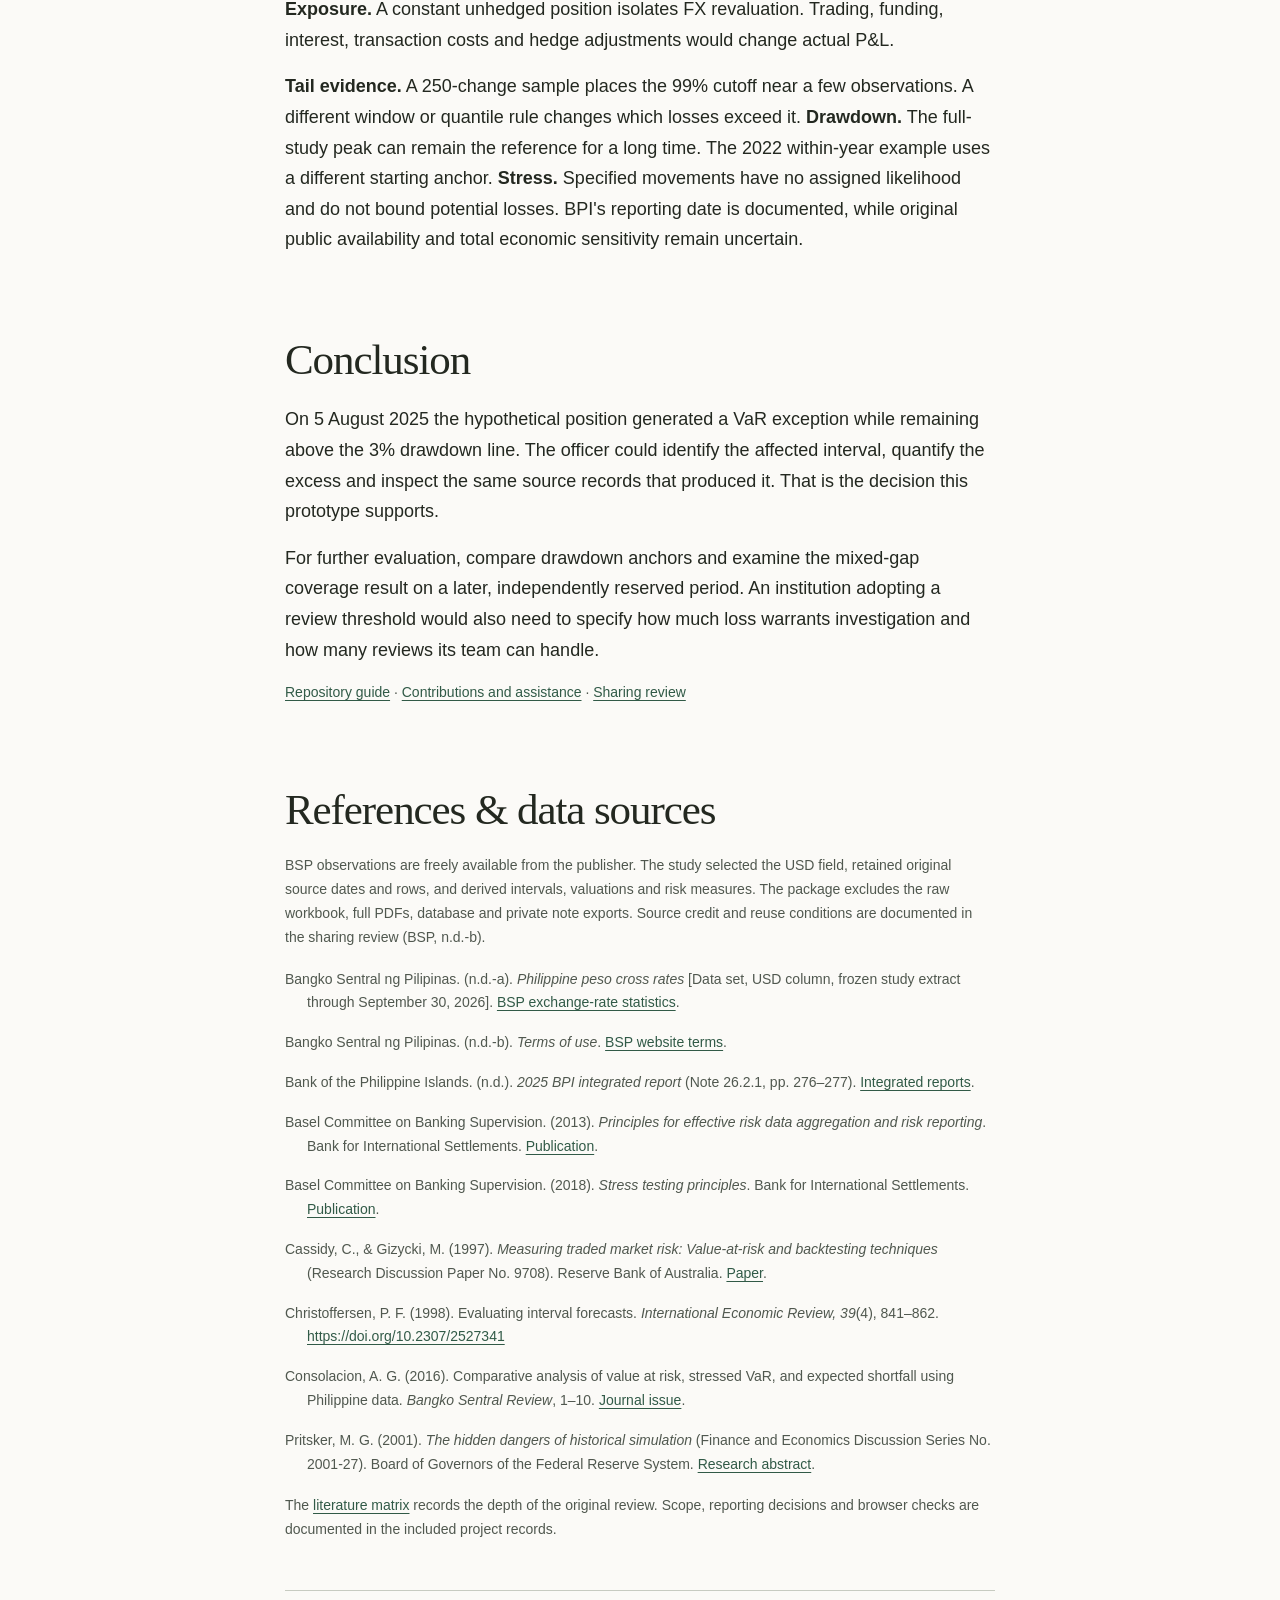
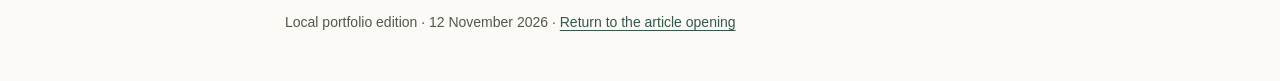
==== commit 216c516c: "Add MIT license and polish public wording" ====
--- a/project-report.html
+++ b/project-report.html
@@ -94,6 +94,6 @@
 <li>Christoffersen, P. F. (1998). Evaluating interval forecasts. <i>International Economic Review, 39</i>(4), 841–862. <a href="https://doi.org/10.2307/2527341">https://doi.org/10.2307/2527341</a></li>
 <li>Consolacion, A. G. (2016). Comparative analysis of value at risk, stressed VaR, and expected shortfall using Philippine data. <i>Bangko Sentral Review</i>, 1–10. <a href="https://www.bsp.gov.ph/Media_And_Research/Publications/BS2016.pdf#page=5">Journal issue</a>.</li>
 <li>Pritsker, M. G. (2001). <i>The hidden dangers of historical simulation</i> (Finance and Economics Discussion Series No. 2001-27). Board of Governors of the Federal Reserve System. <a href="https://www.federalreserve.gov/pubs/feds/2001/200127/200127abs.html">Research abstract</a>.</li>
-</ul><p class="source">The <a href="RRL_MATRIX.md">literature matrix</a> records the depth of the original review. The owner shaped scope and reporting decisions and performed guided browser checks. AI assistance supported code, verification and editing.</p></section>
+</ul><p class="source">The <a href="RRL_MATRIX.md">literature matrix</a> records the depth of the original review. Scope, reporting decisions and browser checks are documented in the included project records.</p></section>
 <footer>Local portfolio edition · 12 November 2026 · <a href="#overview">Return to the article opening</a></footer>
 </article></main></body></html>
--- a/assets/editorial.css
+++ b/assets/editorial.css
@@ -0,0 +1,26 @@
+:root {
+  color-scheme:light;
+  --paper:#fbfaf7; --ink:#232820; --secondary:#50584f; --rule:#c7cbc1; --accent:#315a47;
+  --serif:Georgia,"Iowan Old Style",serif; --sans:-apple-system,BlinkMacSystemFont,"Segoe UI",Arial,sans-serif; --mono:ui-monospace,Menlo,monospace;
+  --reading:710px; --figure:960px; --gutter:clamp(20px,5vw,64px);
+  --s1:8px; --s2:16px; --s3:24px; --s4:40px; --s5:64px;
+}
+*{box-sizing:border-box}html{scroll-padding-top:1rem}body{margin:0;background:var(--paper);color:var(--ink);font:18px/1.7 var(--sans)}
+a{color:var(--accent);text-decoration-thickness:1px;text-underline-offset:3px}a:hover{text-decoration-thickness:2px}
+:focus-visible{outline:3px solid var(--accent);outline-offset:4px}.skip{position:absolute;left:-10000px}.skip:focus{left:12px;top:8px;background:var(--paper)}
+.mast{max-width:calc(var(--figure) + 2 * var(--gutter));margin:auto;padding:18px var(--gutter);border-bottom:1px solid var(--rule);display:flex;justify-content:space-between;gap:16px;align-items:center;font:14px var(--sans)}
+.mast span{font-family:var(--serif);font-size:21px}.mast a{white-space:nowrap}article{padding:0 var(--gutter)}
+header,section>*,footer,.contents{max-width:var(--reading);margin-left:auto;margin-right:auto}
+header{padding:var(--s5) 0 var(--s3)}h1,h2,h3{font-family:var(--serif);font-weight:400;text-wrap:balance}
+h1{font-size:clamp(42px,5.4vw,72px);line-height:1.04;letter-spacing:-.04em;margin:18px 0 22px}
+h2{font-size:clamp(30px,3.5vw,43px);line-height:1.15;letter-spacing:-.025em;margin-top:0;margin-bottom:20px}
+h3{font-size:25px;line-height:1.3;margin-top:32px;margin-bottom:8px}.category{font-size:14px;font-weight:600;color:var(--accent)}
+.deck{font:clamp(21px,2.5vw,27px)/1.43 var(--serif);color:var(--secondary);margin:0 0 24px}.meta,.contents,figcaption,.source,footer,.references li{font-size:14px;color:var(--secondary)}.meta{line-height:1.6}
+.contents{border-block:1px solid var(--rule);padding:12px 0}.contents summary{cursor:pointer;color:var(--accent);font-weight:600}.contents nav{display:flex;flex-wrap:wrap;gap:8px 20px;padding:12px 0}
+section{padding-top:var(--s5)}p{margin-top:0;margin-bottom:16px}ul,ol{padding-inline-start:24px}li{margin-bottom:8px}
+figure,.wide{max-width:var(--figure);margin:28px auto}figure img{display:block;background:white;width:100%;height:auto;border-block:1px solid var(--rule)}
+figcaption{margin-top:10px;line-height:1.5}figcaption strong{color:var(--ink)}.table-wrap{overflow-x:auto}table{border-collapse:collapse;width:100%;font-size:16px;font-variant-numeric:tabular-nums}caption{text-align:left;font:22px var(--serif);padding-bottom:12px}
+th,td{text-align:left;padding:11px 14px 11px 0;border-bottom:1px solid var(--rule);vertical-align:top}th{font-weight:600}td.num,th.num{text-align:right}th:last-child,td:last-child{padding-right:0}.formula{border-left:2px solid var(--accent);padding-left:18px;font:15px/1.85 var(--mono);overflow-wrap:anywhere}.note{font:21px/1.55 var(--serif);border-left:2px solid var(--accent);padding-left:20px}
+.references{list-style:none;padding:0}.references li{padding-left:22px;text-indent:-22px;margin-bottom:16px;overflow-wrap:anywhere}footer{margin-top:48px;padding:20px 0 48px;border-top:1px solid var(--rule)}
+@media(max-width:640px){body{font-size:17px}header,section{padding-top:36px}.mast{font-size:12px}.mast span{font-size:18px}.table-wrap{max-width:100%}th,td{font-size:14px}figure{margin-block:20px}}
+@media print{@page{margin:18mm}.mast,.contents,.skip{display:none}body{background:white;color:black;font-size:10.5pt}article{padding:0}header,section{padding-top:18pt}h1{font-size:32pt}h2{font-size:21pt}h3{font-size:15pt}h2,h3,caption{break-after:avoid}figure,tr{break-inside:avoid}.table-wrap{overflow:visible}a{color:inherit}header,section>*,figure,.wide,footer{max-width:100%}.meta,.source,figcaption,.references li{font-size:9pt}}
